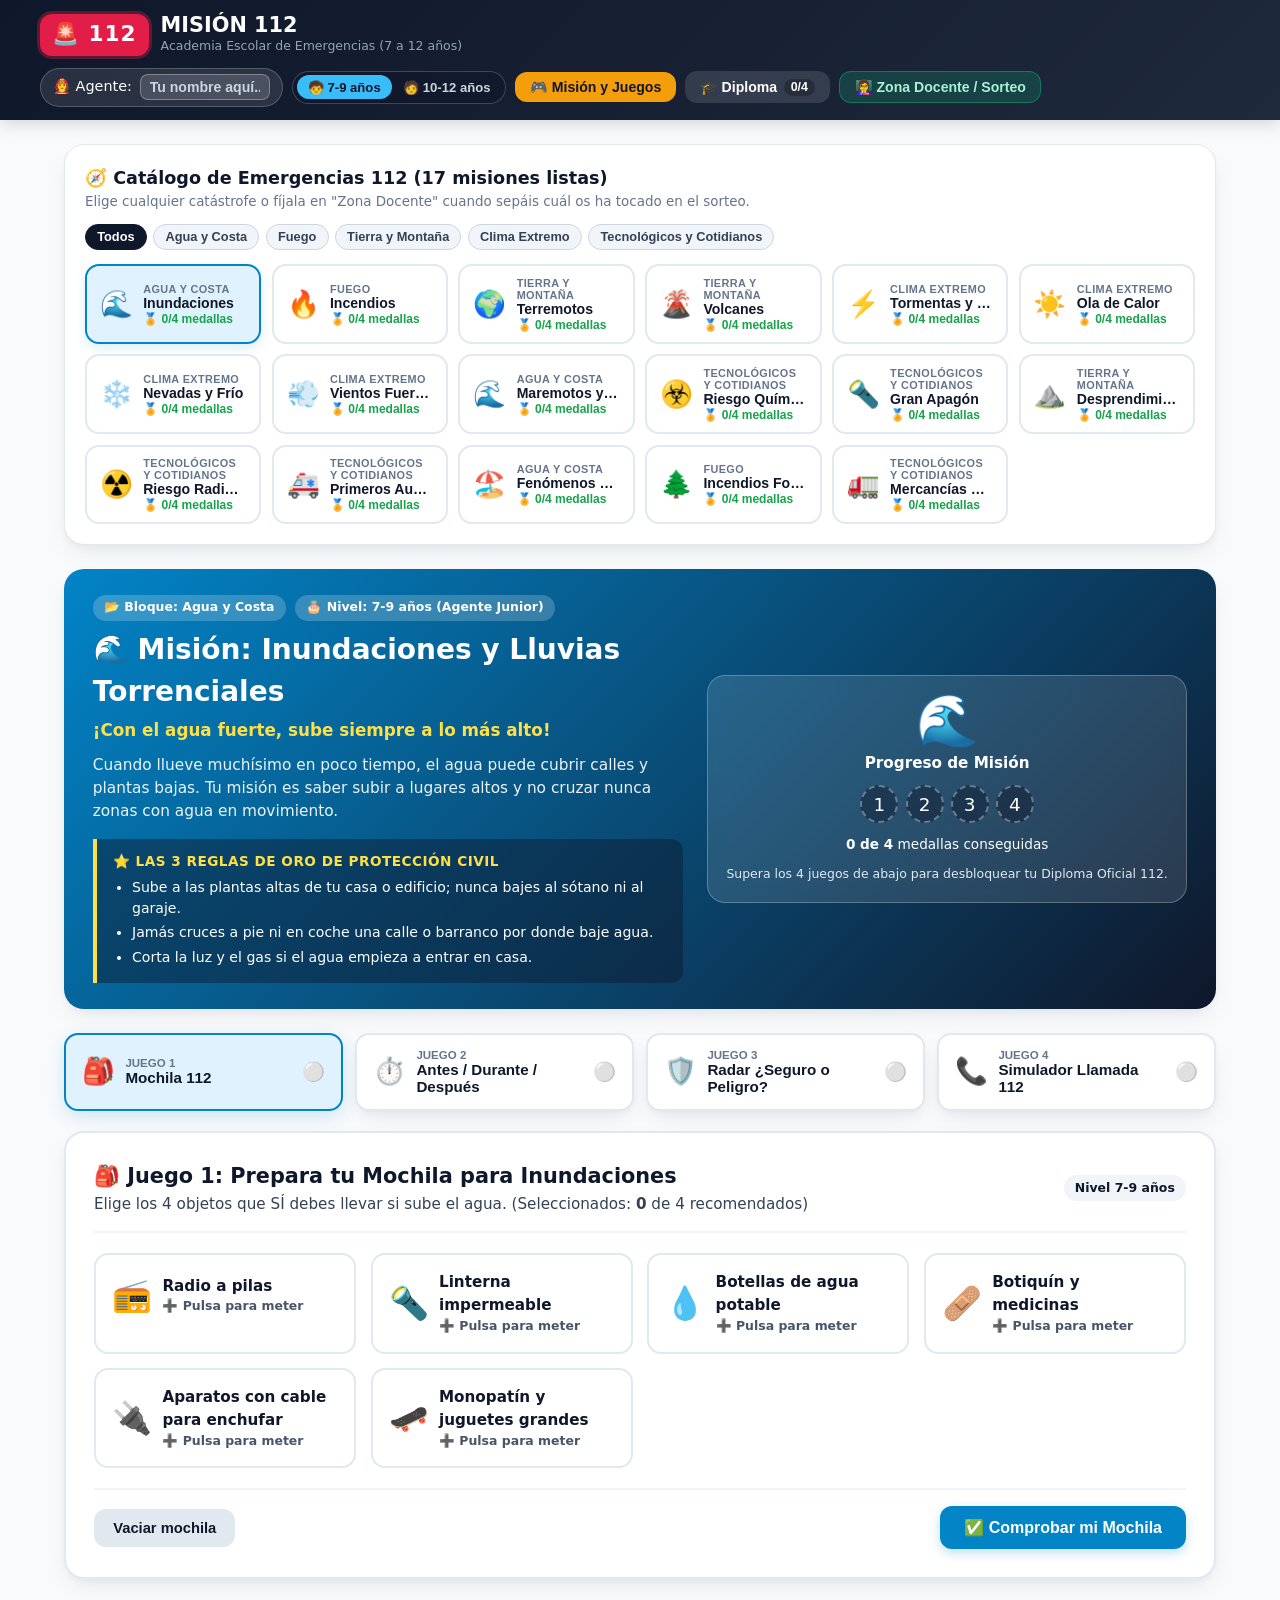
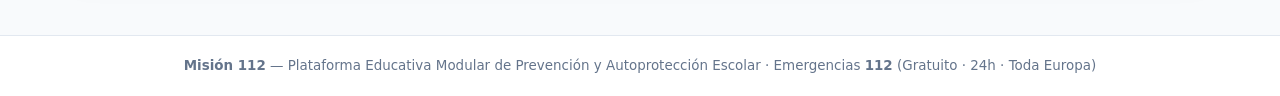
==== index.html @ 0e46ccdc "feat: mision 112 plataforma educativa" ====
<!DOCTYPE html>
<html lang="es">
<head>
  <meta charset="UTF-8" />
  <meta name="viewport" content="width=device-width, initial-scale=1.0" />
  <title>Misión 112 — Plataforma Educativa de Emergencias y Protección Civil (7-12 años)</title>
  <link rel="stylesheet" href="styles.css" />
</head>
<body>
  <header class="top-header">
    <div class="header-inner">
      <div class="brand" id="brand-home" title="Volver al panel principal de Misión 112">
        <div class="badge-112">🚨 112</div>
        <div class="brand-title">
          <h1>MISIÓN 112</h1>
          <span>Academia Escolar de Emergencias (7 a 12 años)</span>
        </div>
      </div>

      <div class="header-controls">
        <!-- Nombre del niño/agente -->
        <div class="agent-pill">
          <span>🧑‍🚒 Agente:</span>
          <input
            type="text"
            id="agent-name-input"
            class="agent-input"
            placeholder="Tu nombre aquí..."
            aria-label="Nombre del Agente 112"
          />
        </div>

        <!-- Selector de Nivel de Edad -->
        <div class="age-switch" role="group" aria-label="Nivel de edad">
          <button class="age-btn active" data-age="7-9" title="Adaptado para 7 a 9 años (2º a 4º de Primaria)">
            🧒 7-9 años
          </button>
          <button class="age-btn" data-age="10-12" title="Adaptado para 10 a 12 años (5º y 6º de Primaria)">
            🧑 10-12 años
          </button>
        </div>

        <!-- Botones de navegación -->
        <button class="nav-btn active-view" id="nav-mision">
          🎮 Misión y Juegos
        </button>
        <button class="nav-btn" id="nav-diploma">
          🎓 Diploma <span id="diploma-count-badge" style="background:rgba(0,0,0,0.25);padding:0.1rem 0.45rem;border-radius:999px;font-size:0.78rem;">0/4</span>
        </button>
        <button class="nav-btn teacher-btn" id="nav-docente">
          👩‍🏫 Zona Docente / Sorteo
        </button>
      </div>
    </div>
  </header>

  <main class="main-container" id="app-content">
    <!-- Renderizado dinámico desde app.js -->
  </main>

  <footer class="footer">
    <strong>Misión 112</strong> — Plataforma Educativa Modular de Prevención y Autoprotección Escolar · Emergencias <strong>112</strong> (Gratuito · 24h · Toda Europa)
  </footer>

  <script src="data/catastrofes.js"></script>
  <script src="app.js"></script>
</body>
</html>
---- styles.css ----
:root {
  --mission-primary: #0284c7;
  --mission-secondary: #e0f2fe;
  --red-112: #e11d48;
  --red-112-dark: #be123c;
  --navy-dark: #0f172a;
  --slate-text: #334155;
  --slate-muted: #64748b;
  --bg-page: #f8fafc;
  --card-bg: #ffffff;
  --success: #16a34a;
  --success-bg: #dcfce7;
  --warning: #d97706;
  --warning-bg: #fef3c7;
  --danger: #dc2626;
  --danger-bg: #fee2e2;
  --radius-lg: 20px;
  --radius-md: 14px;
  --shadow-soft: 0 10px 25px -5px rgba(15, 23, 42, 0.08), 0 4px 10px -2px rgba(15, 23, 42, 0.04);
  --shadow-strong: 0 20px 35px -10px rgba(15, 23, 42, 0.16);
}

* {
  box-sizing: border-box;
  margin: 0;
  padding: 0;
}

body {
  font-family: 'Segoe UI', system-ui, -apple-system, BlinkMacSystemFont, Roboto, sans-serif;
  background-color: var(--bg-page);
  color: var(--navy-dark);
  line-height: 1.5;
  min-height: 100vh;
  display: flex;
  flex-direction: column;
}

/* TOP HEADER */
.top-header {
  background: linear-gradient(135deg, #0f172a 0%, #1e293b 100%);
  color: #ffffff;
  padding: 0.85rem 1.5rem;
  position: sticky;
  top: 0;
  z-index: 100;
  box-shadow: 0 4px 16px rgba(0, 0, 0, 0.15);
}

.header-inner {
  max-width: 1200px;
  margin: 0 auto;
  display: flex;
  align-items: center;
  justify-content: space-between;
  flex-wrap: wrap;
  gap: 0.75rem;
}

.brand {
  display: flex;
  align-items: center;
  gap: 0.75rem;
  cursor: pointer;
  user-select: none;
}

.badge-112 {
  background: var(--red-112);
  color: #fff;
  font-weight: 900;
  font-size: 1.35rem;
  padding: 0.3rem 0.75rem;
  border-radius: 12px;
  letter-spacing: 1px;
  box-shadow: 0 0 0 3px rgba(225, 29, 72, 0.35);
  display: flex;
  align-items: center;
  gap: 0.35rem;
}

.brand-title h1 {
  font-size: 1.3rem;
  font-weight: 800;
  line-height: 1.1;
}

.brand-title span {
  font-size: 0.78rem;
  color: #94a3b8;
  display: block;
}

.header-controls {
  display: flex;
  align-items: center;
  gap: 0.6rem;
  flex-wrap: wrap;
}

.agent-pill {
  background: rgba(255, 255, 255, 0.1);
  border: 1px solid rgba(255, 255, 255, 0.2);
  padding: 0.35rem 0.75rem;
  border-radius: 999px;
  display: flex;
  align-items: center;
  gap: 0.5rem;
  font-size: 0.9rem;
}

.agent-input {
  background: rgba(255, 255, 255, 0.15);
  border: 1px solid rgba(255, 255, 255, 0.3);
  color: #fff;
  border-radius: 8px;
  padding: 0.25rem 0.55rem;
  font-size: 0.88rem;
  font-weight: 700;
  width: 130px;
}

.agent-input::placeholder {
  color: #cbd5e1;
}

.age-switch {
  display: inline-flex;
  background: rgba(15, 23, 42, 0.6);
  padding: 0.2rem;
  border-radius: 999px;
  border: 1px solid rgba(255, 255, 255, 0.2);
}

.age-btn {
  border: none;
  background: transparent;
  color: #cbd5e1;
  padding: 0.3rem 0.7rem;
  border-radius: 999px;
  font-size: 0.82rem;
  font-weight: 700;
  cursor: pointer;
  transition: all 0.2s;
}

.age-btn.active {
  background: #38bdf8;
  color: #0f172a;
}

.nav-btn {
  border: none;
  background: rgba(255, 255, 255, 0.12);
  color: #fff;
  padding: 0.45rem 0.9rem;
  border-radius: 12px;
  font-weight: 700;
  font-size: 0.88rem;
  cursor: pointer;
  display: inline-flex;
  align-items: center;
  gap: 0.4rem;
  transition: all 0.2s;
}

.nav-btn:hover {
  background: rgba(255, 255, 255, 0.22);
  transform: translateY(-1px);
}

.nav-btn.active-view {
  background: #f59e0b;
  color: #0f172a;
}

.nav-btn.teacher-btn {
  background: rgba(16, 185, 129, 0.2);
  border: 1px solid rgba(16, 185, 129, 0.45);
  color: #a7f3d0;
}

.nav-btn.teacher-btn.active-view {
  background: #10b981;
  color: #0f172a;
}

/* MAIN LAYOUT */
.main-container {
  max-width: 1200px;
  width: 100%;
  margin: 0 auto;
  padding: 1.5rem;
  flex: 1;
}

/* SORTEO LOCK BANNER */
.sorteo-banner {
  background: linear-gradient(90deg, #fef3c7 0%, #fde68a 100%);
  border: 2px solid #f59e0b;
  border-radius: var(--radius-md);
  padding: 0.75rem 1.15rem;
  margin-bottom: 1.25rem;
  display: flex;
  align-items: center;
  justify-content: space-between;
  flex-wrap: wrap;
  gap: 0.75rem;
  font-size: 0.92rem;
  color: #78350f;
}

.sorteo-banner strong {
  color: #92400e;
}

.btn-small {
  border: none;
  background: #fff;
  color: #78350f;
  border: 1px solid #d97706;
  padding: 0.35rem 0.75rem;
  border-radius: 8px;
  font-weight: 700;
  font-size: 0.82rem;
  cursor: pointer;
}

.btn-small:hover {
  background: #fef3c7;
}

/* MISSION SELECTOR STRIP */
.catalog-section {
  background: var(--card-bg);
  border-radius: var(--radius-lg);
  padding: 1.25rem;
  margin-bottom: 1.5rem;
  box-shadow: var(--shadow-soft);
  border: 1px solid #e2e8f0;
}

.catalog-header {
  display: flex;
  align-items: center;
  justify-content: space-between;
  flex-wrap: wrap;
  gap: 0.75rem;
  margin-bottom: 0.9rem;
}

.catalog-header h2 {
  font-size: 1.1rem;
  color: var(--navy-dark);
  display: flex;
  align-items: center;
  gap: 0.5rem;
}

.block-filters {
  display: flex;
  gap: 0.4rem;
  flex-wrap: wrap;
}

.filter-chip {
  border: 1px solid #cbd5e1;
  background: #f1f5f9;
  color: var(--slate-text);
  padding: 0.28rem 0.7rem;
  border-radius: 999px;
  font-size: 0.8rem;
  font-weight: 700;
  cursor: pointer;
  transition: all 0.15s;
}

.filter-chip.active {
  background: var(--navy-dark);
  color: #fff;
  border-color: var(--navy-dark);
}

.catastrofe-grid {
  display: grid;
  grid-template-columns: repeat(auto-fill, minmax(175px, 1fr));
  gap: 0.65rem;
}

.cat-card {
  border: 2px solid #e2e8f0;
  background: #fff;
  border-radius: 14px;
  padding: 0.65rem 0.8rem;
  display: flex;
  align-items: center;
  gap: 0.65rem;
  cursor: pointer;
  transition: all 0.2s;
  text-align: left;
}

.cat-card:hover {
  border-color: #94a3b8;
  transform: translateY(-2px);
}

.cat-card.selected {
  border-color: var(--mission-primary);
  background: var(--mission-secondary);
  box-shadow: 0 4px 12px rgba(2, 132, 199, 0.15);
}

.cat-icon {
  font-size: 1.65rem;
  flex-shrink: 0;
}

.cat-info {
  overflow: hidden;
}

.cat-block-tag {
  font-size: 0.68rem;
  text-transform: uppercase;
  letter-spacing: 0.4px;
  color: var(--slate-muted);
  font-weight: 700;
  display: block;
}

.cat-name {
  font-size: 0.88rem;
  font-weight: 800;
  color: var(--navy-dark);
  display: block;
  white-space: nowrap;
  overflow: hidden;
  text-overflow: ellipsis;
}

.cat-medals-mini {
  font-size: 0.75rem;
  color: var(--success);
  font-weight: 700;
}

/* ACTIVE MISSION HERO */
.mission-hero {
  background: linear-gradient(135deg, var(--mission-primary) 0%, #0f172a 100%);
  color: #fff;
  border-radius: var(--radius-lg);
  padding: 1.6rem 1.8rem;
  margin-bottom: 1.5rem;
  box-shadow: var(--shadow-soft);
  display: grid;
  grid-template-columns: 1fr auto;
  gap: 1.5rem;
  align-items: center;
}

.hero-badge-row {
  display: flex;
  align-items: center;
  gap: 0.6rem;
  flex-wrap: wrap;
  margin-bottom: 0.5rem;
}

.pill-tag {
  background: rgba(255, 255, 255, 0.2);
  padding: 0.22rem 0.7rem;
  border-radius: 999px;
  font-size: 0.78rem;
  font-weight: 700;
}

.mission-hero h2 {
  font-size: 1.75rem;
  font-weight: 900;
  margin-bottom: 0.35rem;
}

.mission-lema {
  font-size: 1.05rem;
  font-weight: 700;
  color: #fde047;
  margin-bottom: 0.65rem;
}

.mission-desc {
  font-size: 0.96rem;
  color: rgba(255, 255, 255, 0.92);
  margin-bottom: 1rem;
  max-width: 760px;
}

.golden-rules {
  background: rgba(15, 23, 42, 0.45);
  border-left: 4px solid #fde047;
  padding: 0.75rem 1rem;
  border-radius: 0 12px 12px 0;
}

.golden-rules h3 {
  font-size: 0.85rem;
  text-transform: uppercase;
  letter-spacing: 0.5px;
  color: #fde047;
  margin-bottom: 0.35rem;
}

.golden-rules ul {
  padding-left: 1.2rem;
  font-size: 0.88rem;
}

.golden-rules li {
  margin-bottom: 0.2rem;
}

.hero-progress-box {
  background: rgba(255, 255, 255, 0.12);
  backdrop-filter: blur(8px);
  border: 1px solid rgba(255, 255, 255, 0.25);
  border-radius: 18px;
  padding: 1.15rem;
  text-align: center;
  min-width: 210px;
}

.hero-big-icon {
  font-size: 3.2rem;
  line-height: 1;
  margin-bottom: 0.4rem;
}

.medals-row {
  display: flex;
  justify-content: center;
  gap: 0.45rem;
  margin: 0.65rem 0;
}

.medal-slot {
  width: 38px;
  height: 38px;
  border-radius: 50%;
  background: rgba(15, 23, 42, 0.45);
  border: 2px dashed rgba(255, 255, 255, 0.35);
  display: flex;
  align-items: center;
  justify-content: center;
  font-size: 1.15rem;
  transition: all 0.3s;
}

.medal-slot.won {
  background: #facc15;
  border: 2px solid #fff;
  color: #0f172a;
  transform: scale(1.08);
  box-shadow: 0 0 12px rgba(250, 204, 21, 0.7);
}

/* 4 GAMES TABS */
.games-nav {
  display: grid;
  grid-template-columns: repeat(4, 1fr);
  gap: 0.75rem;
  margin-bottom: 1.25rem;
}

.game-tab {
  background: var(--card-bg);
  border: 2px solid #e2e8f0;
  border-radius: var(--radius-md);
  padding: 0.9rem 1rem;
  cursor: pointer;
  text-align: left;
  transition: all 0.2s;
  display: flex;
  align-items: center;
  justify-content: space-between;
  gap: 0.5rem;
  box-shadow: var(--shadow-soft);
}

.game-tab:hover {
  border-color: var(--mission-primary);
  transform: translateY(-2px);
}

.game-tab.active {
  border-color: var(--mission-primary);
  background: var(--mission-secondary);
  box-shadow: 0 6px 18px rgba(2, 132, 199, 0.16);
}

.game-tab-left {
  display: flex;
  align-items: center;
  gap: 0.65rem;
}

.game-tab-icon {
  font-size: 1.65rem;
}

.game-tab-num {
  font-size: 0.72rem;
  font-weight: 800;
  text-transform: uppercase;
  color: var(--slate-muted);
  display: block;
}

.game-tab-title {
  font-size: 0.95rem;
  font-weight: 800;
  color: var(--navy-dark);
}

.game-status-badge {
  font-size: 1.15rem;
}

/* GAME STAGE */
.game-stage {
  background: var(--card-bg);
  border-radius: var(--radius-lg);
  padding: 1.75rem;
  box-shadow: var(--shadow-soft);
  border: 2px solid #e2e8f0;
  min-height: 380px;
}

.game-header {
  display: flex;
  align-items: center;
  justify-content: space-between;
  flex-wrap: wrap;
  gap: 1rem;
  padding-bottom: 1rem;
  margin-bottom: 1.25rem;
  border-bottom: 2px solid #f1f5f9;
}

.game-header h3 {
  font-size: 1.3rem;
  color: var(--navy-dark);
}

.game-header p {
  color: var(--slate-text);
  font-size: 0.95rem;
}

/* GAME 1: MOCHILA */
.mochila-grid {
  display: grid;
  grid-template-columns: repeat(auto-fill, minmax(220px, 1fr));
  gap: 0.9rem;
  margin-bottom: 1.25rem;
}

.item-card {
  border: 2px solid #e2e8f0;
  border-radius: 14px;
  padding: 1rem;
  cursor: pointer;
  background: #fff;
  transition: all 0.2s;
  display: flex;
  flex-direction: column;
  gap: 0.45rem;
  position: relative;
}

.item-card:hover {
  border-color: #94a3b8;
  transform: translateY(-2px);
}

.item-card.packed {
  border-color: var(--mission-primary);
  background: var(--mission-secondary);
}

.item-card.correct-reveal {
  border-color: var(--success);
  background: var(--success-bg);
}

.item-card.wrong-reveal {
  border-color: var(--danger);
  background: var(--danger-bg);
}

.item-top {
  display: flex;
  align-items: center;
  gap: 0.65rem;
}

.item-emoji {
  font-size: 2rem;
}

.item-title {
  font-weight: 800;
  font-size: 0.95rem;
}

.item-feedback {
  font-size: 0.82rem;
  color: var(--slate-text);
  margin-top: 0.3rem;
  padding-top: 0.35rem;
  border-top: 1px dashed rgba(0, 0, 0, 0.12);
}

/* GAME 2: FASES (ANTES, DURANTE, DESPUÉS) */
.fases-list {
  display: flex;
  flex-direction: column;
  gap: 0.9rem;
  margin-bottom: 1.25rem;
}

.fase-row {
  background: #f8fafc;
  border: 2px solid #e2e8f0;
  border-radius: 14px;
  padding: 1rem 1.15rem;
  display: flex;
  align-items: center;
  justify-content: space-between;
  gap: 1rem;
  flex-wrap: wrap;
}

.fase-row.correct-reveal {
  border-color: var(--success);
  background: var(--success-bg);
}

.fase-row.wrong-reveal {
  border-color: var(--danger);
  background: var(--danger-bg);
}

.fase-text {
  font-weight: 700;
  font-size: 0.98rem;
  flex: 1;
  min-width: 240px;
}

.fase-buttons {
  display: flex;
  gap: 0.45rem;
  flex-wrap: wrap;
}

.fase-btn {
  border: 2px solid #cbd5e1;
  background: #fff;
  color: var(--navy-dark);
  padding: 0.42rem 0.85rem;
  border-radius: 10px;
  font-weight: 800;
  font-size: 0.84rem;
  cursor: pointer;
  transition: all 0.15s;
}

.fase-btn.selected {
  background: var(--mission-primary);
  color: #fff;
  border-color: var(--mission-primary);
}

/* GAME 3: RADAR */
.radar-list {
  display: flex;
  flex-direction: column;
  gap: 1rem;
  margin-bottom: 1.25rem;
}

.radar-card {
  background: #f8fafc;
  border: 2px solid #e2e8f0;
  border-radius: 14px;
  padding: 1.1rem;
}

.radar-top {
  display: flex;
  align-items: center;
  justify-content: space-between;
  gap: 1rem;
  flex-wrap: wrap;
}

.radar-question {
  font-weight: 700;
  font-size: 1rem;
  flex: 1;
  min-width: 240px;
}

.radar-choices {
  display: flex;
  gap: 0.5rem;
}

.choice-btn {
  border: 2px solid #cbd5e1;
  background: #fff;
  padding: 0.45rem 0.9rem;
  border-radius: 10px;
  font-weight: 800;
  font-size: 0.86rem;
  cursor: pointer;
}

.choice-btn.selected-safe {
  background: #16a34a;
  color: #fff;
  border-color: #16a34a;
}

.choice-btn.selected-danger {
  background: #dc2626;
  color: #fff;
  border-color: #dc2626;
}

.radar-explanation {
  margin-top: 0.65rem;
  padding: 0.6rem 0.85rem;
  border-radius: 10px;
  font-size: 0.88rem;
  font-weight: 600;
}

.radar-explanation.ok {
  background: var(--success-bg);
  color: #14532d;
}

.radar-explanation.ko {
  background: var(--danger-bg);
  color: #7f1d1d;
}

/* GAME 4: SIMULADOR 112 */
.phone-simulator {
  background: #0f172a;
  color: #fff;
  border-radius: 22px;
  padding: 1.5rem;
  max-width: 780px;
  margin: 0 auto;
  border: 4px solid #334155;
}

.phone-header {
  display: flex;
  align-items: center;
  justify-content: space-between;
  border-bottom: 1px solid #334155;
  padding-bottom: 0.85rem;
  margin-bottom: 1rem;
}

.call-status {
  display: flex;
  align-items: center;
  gap: 0.5rem;
  color: #4ade80;
  font-weight: 800;
  font-size: 0.92rem;
}

.scenario-bubble {
  background: rgba(255, 255, 255, 0.1);
  border-left: 4px solid #38bdf8;
  padding: 0.9rem 1rem;
  border-radius: 0 12px 12px 0;
  margin-bottom: 1.25rem;
  font-size: 0.96rem;
}

.sim-step-box {
  background: #1e293b;
  border-radius: 14px;
  padding: 1.1rem;
  margin-bottom: 1rem;
}

.sim-step-title {
  font-weight: 800;
  color: #fde047;
  margin-bottom: 0.75rem;
  font-size: 1rem;
}

.sim-options {
  display: flex;
  flex-direction: column;
  gap: 0.55rem;
}

.sim-opt-btn {
  text-align: left;
  background: #0f172a;
  color: #f8fafc;
  border: 2px solid #475569;
  padding: 0.75rem 1rem;
  border-radius: 10px;
  font-size: 0.92rem;
  font-weight: 600;
  cursor: pointer;
  transition: all 0.15s;
}

.sim-opt-btn:hover {
  border-color: #38bdf8;
}

.sim-opt-btn.selected-correct {
  border-color: #22c55e;
  background: rgba(34, 197, 94, 0.2);
}

.sim-opt-btn.selected-wrong {
  border-color: #ef4444;
  background: rgba(239, 68, 68, 0.2);
}

.sim-feedback {
  margin-top: 0.65rem;
  font-size: 0.88rem;
  padding: 0.6rem 0.85rem;
  border-radius: 8px;
}

.sim-feedback.ok {
  background: rgba(34, 197, 94, 0.2);
  color: #bbf7d0;
}

.sim-feedback.ko {
  background: rgba(239, 68, 68, 0.25);
  color: #fecaca;
}

/* ACTION BAR & FEEDBACK */
.game-actions {
  display: flex;
  align-items: center;
  justify-content: space-between;
  flex-wrap: wrap;
  gap: 1rem;
  margin-top: 1.25rem;
  padding-top: 1rem;
  border-top: 2px solid #f1f5f9;
}

.btn-primary {
  background: var(--mission-primary);
  color: #fff;
  border: none;
  padding: 0.75rem 1.5rem;
  border-radius: 12px;
  font-weight: 800;
  font-size: 1rem;
  cursor: pointer;
  box-shadow: 0 4px 12px rgba(2, 132, 199, 0.25);
  transition: all 0.2s;
}

.btn-primary:hover {
  filter: brightness(1.08);
  transform: translateY(-1px);
}

.btn-secondary {
  background: #e2e8f0;
  color: var(--navy-dark);
  border: none;
  padding: 0.7rem 1.2rem;
  border-radius: 12px;
  font-weight: 700;
  font-size: 0.92rem;
  cursor: pointer;
}

.result-banner {
  padding: 1rem 1.25rem;
  border-radius: 12px;
  font-weight: 700;
  margin-top: 1rem;
  display: flex;
  align-items: center;
  justify-content: space-between;
  flex-wrap: wrap;
  gap: 0.75rem;
}

.result-banner.success {
  background: var(--success-bg);
  color: #14532d;
  border: 2px solid var(--success);
}

.result-banner.warning {
  background: var(--warning-bg);
  color: #78350f;
  border: 2px solid var(--warning);
}

/* DIPLOMA VIEW */
.diploma-card {
  background: #fffef8;
  border: 8px double #0284c7;
  border-radius: 24px;
  padding: 2.5rem 2rem;
  max-width: 820px;
  margin: 0 auto;
  text-align: center;
  box-shadow: var(--shadow-strong);
  position: relative;
}

.diploma-seal {
  display: inline-block;
  background: var(--red-112);
  color: #fff;
  font-weight: 900;
  padding: 0.4rem 1.1rem;
  border-radius: 999px;
  font-size: 0.9rem;
  letter-spacing: 1px;
  margin-bottom: 0.75rem;
}

.diploma-card h2 {
  font-size: 2rem;
  color: var(--navy-dark);
  margin-bottom: 0.35rem;
}

.diploma-agent-name {
  font-size: 2.1rem;
  font-weight: 900;
  color: var(--mission-primary);
  border-bottom: 3px solid #cbd5e1;
  display: inline-block;
  padding: 0.2rem 1.5rem;
  margin: 0.75rem 0;
}

.diploma-medals-grid {
  display: grid;
  grid-template-columns: repeat(4, 1fr);
  gap: 0.75rem;
  margin: 1.5rem 0;
}

.diploma-medal-item {
  background: #f8fafc;
  border: 2px solid #e2e8f0;
  border-radius: 14px;
  padding: 0.85rem 0.5rem;
}

.diploma-medal-item.earned {
  background: #fef9c3;
  border-color: #eab308;
}

/* TEACHER / FAMILY ZONE + MODO SORTEO */
.teacher-panel {
  display: grid;
  grid-template-columns: 1fr 1fr;
  gap: 1.5rem;
}

.panel-card {
  background: var(--card-bg);
  border-radius: var(--radius-lg);
  padding: 1.5rem;
  box-shadow: var(--shadow-soft);
  border: 1px solid #e2e8f0;
}

.panel-card.highlight-sorteo {
  border: 3px solid #f59e0b;
  background: #fffbeb;
}

.panel-card h3 {
  font-size: 1.2rem;
  margin-bottom: 0.65rem;
  display: flex;
  align-items: center;
  gap: 0.5rem;
}

.form-group {
  margin-bottom: 0.9rem;
}

.form-group label {
  display: block;
  font-weight: 700;
  font-size: 0.88rem;
  margin-bottom: 0.3rem;
}

.form-control {
  width: 100%;
  padding: 0.55rem 0.75rem;
  border: 2px solid #cbd5e1;
  border-radius: 10px;
  font-size: 0.92rem;
  font-family: inherit;
}

.footer {
  text-align: center;
  padding: 1.25rem;
  font-size: 0.84rem;
  color: var(--slate-muted);
  border-top: 1px solid #e2e8f0;
  background: #fff;
  margin-top: 2rem;
}

@media (max-width: 860px) {
  .mission-hero {
    grid-template-columns: 1fr;
  }
  .games-nav {
    grid-template-columns: repeat(2, 1fr);
  }
  .teacher-panel {
    grid-template-columns: 1fr;
  }
  .diploma-medals-grid {
    grid-template-columns: repeat(2, 1fr);
  }
}

@media print {
  .top-header,
  .catalog-section,
  .sorteo-banner,
  .no-print,
  .footer {
    display: none !important;
  }
  body {
    background: #fff;
  }
  .diploma-card {
    box-shadow: none;
    border: 6px double #000;
  }
}
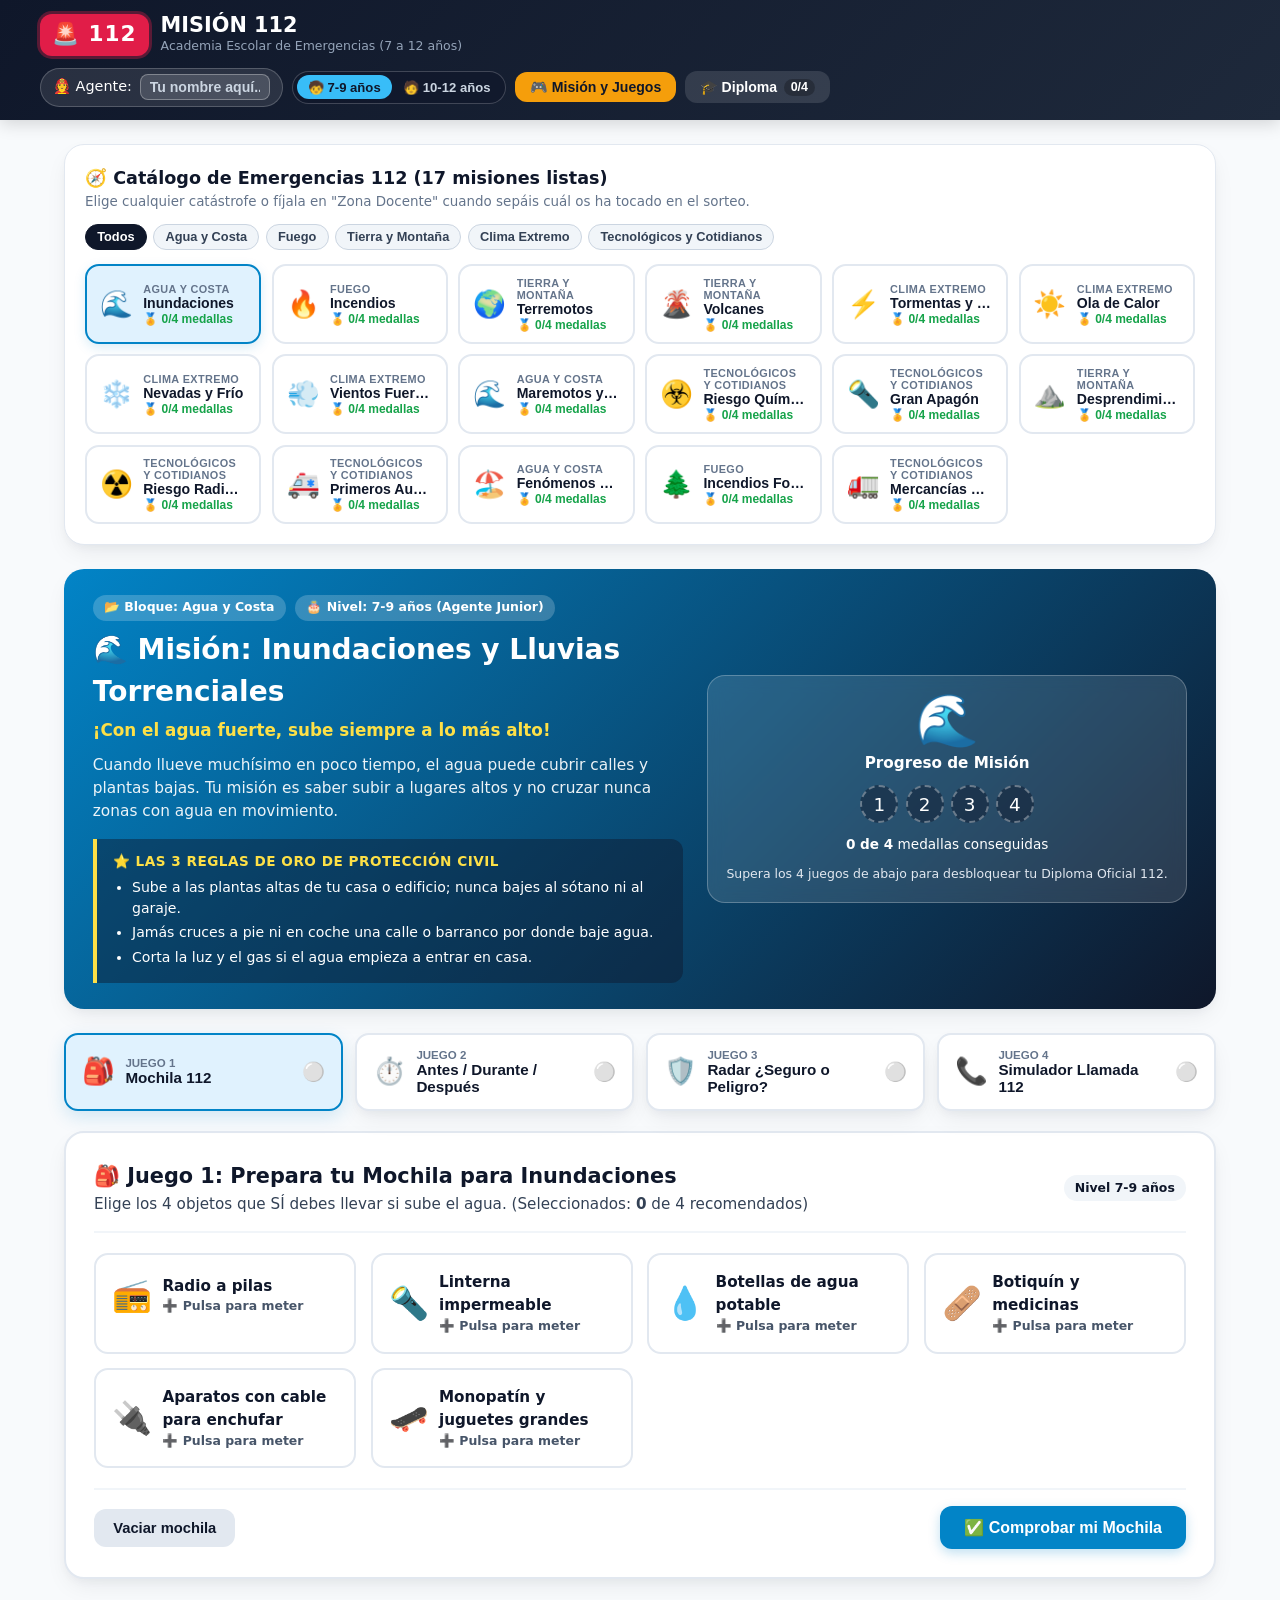
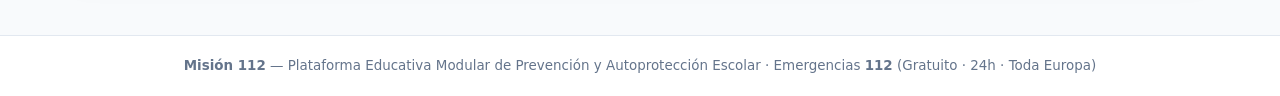
==== commit 7729c626: "feat: ocultar zona docente al publico y añadir acceso mixto creador (5 clics + ?admin=1)" ====
--- a/index.html
+++ b/index.html
@@ -47,7 +47,7 @@
         <button class="nav-btn" id="nav-diploma">
           🎓 Diploma <span id="diploma-count-badge" style="background:rgba(0,0,0,0.25);padding:0.1rem 0.45rem;border-radius:999px;font-size:0.78rem;">0/4</span>
         </button>
-        <button class="nav-btn teacher-btn" id="nav-docente">
+        <button class="nav-btn teacher-btn" id="nav-docente" style="display:none;" title="Panel exclusivo para los creadores del proyecto">
           👩‍🏫 Zona Docente / Sorteo
         </button>
       </div>
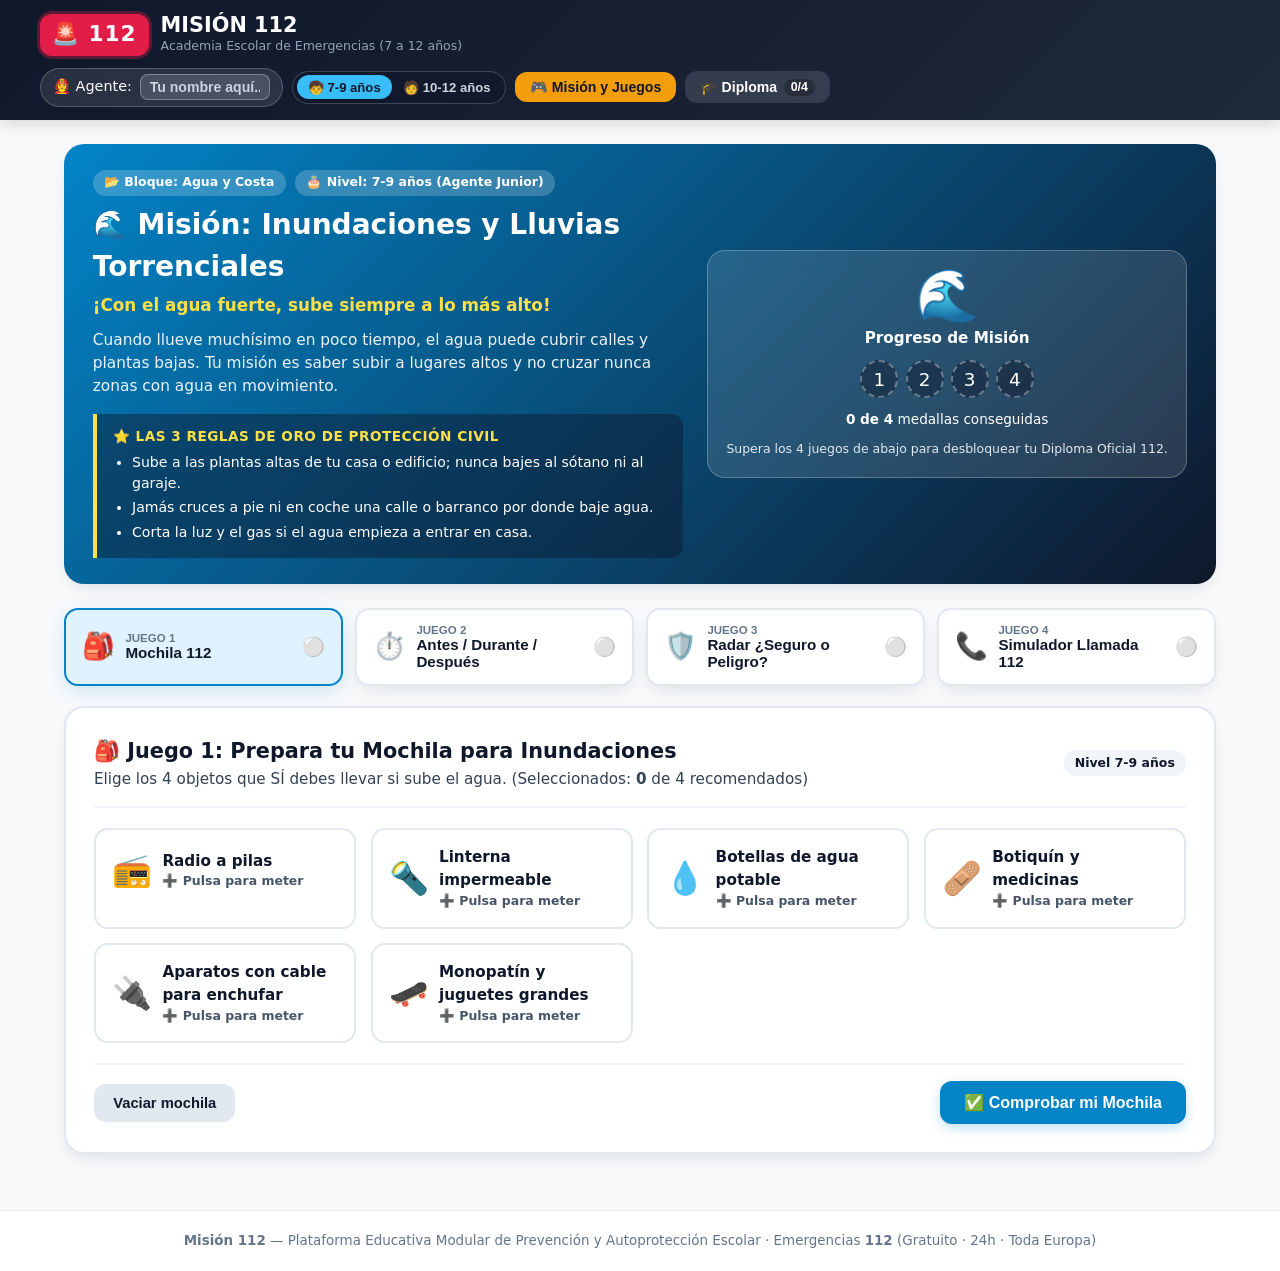
==== commit 486cfff7: "fix: quitar selector de catastrofes de mision y arreglar acceso admin" ====
--- a/index.html
+++ b/index.html
@@ -4,12 +4,12 @@
   <meta charset="UTF-8" />
   <meta name="viewport" content="width=device-width, initial-scale=1.0" />
   <title>Misión 112 — Plataforma Educativa de Emergencias y Protección Civil (7-12 años)</title>
-  <link rel="stylesheet" href="styles.css" />
+  <link rel="stylesheet" href="styles.css?v=4" />
 </head>
 <body>
   <header class="top-header">
     <div class="header-inner">
-      <div class="brand" id="brand-home" title="Volver al panel principal de Misión 112">
+      <div class="brand" id="brand-home" title="Misión 112 (Acceso Creadores: 3 clics seguidos en 🚨 112)">
         <div class="badge-112">🚨 112</div>
         <div class="brand-title">
           <h1>MISIÓN 112</h1>
@@ -62,7 +62,7 @@
     <strong>Misión 112</strong> — Plataforma Educativa Modular de Prevención y Autoprotección Escolar · Emergencias <strong>112</strong> (Gratuito · 24h · Toda Europa)
   </footer>
 
-  <script src="data/catastrofes.js"></script>
-  <script src="app.js"></script>
+  <script src="data/catastrofes.js?v=4"></script>
+  <script src="app.js?v=4"></script>
 </body>
 </html>
